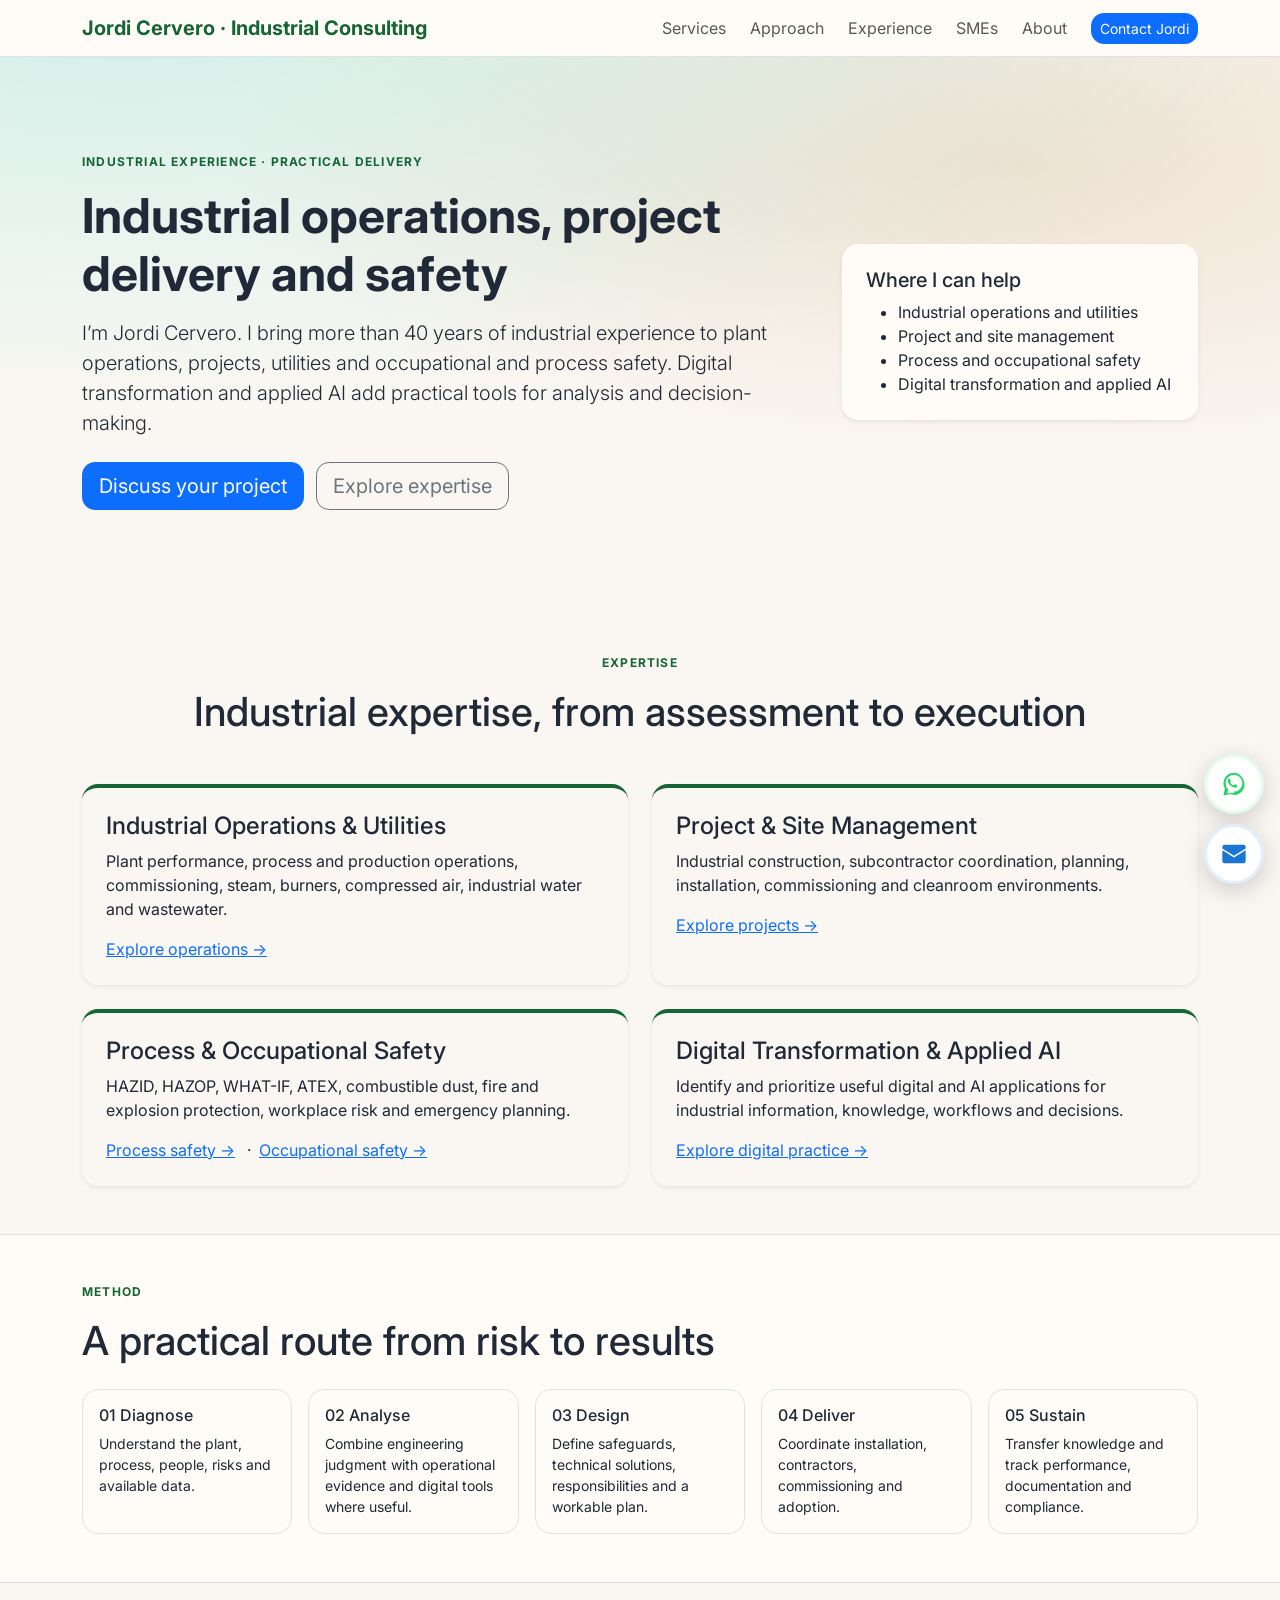
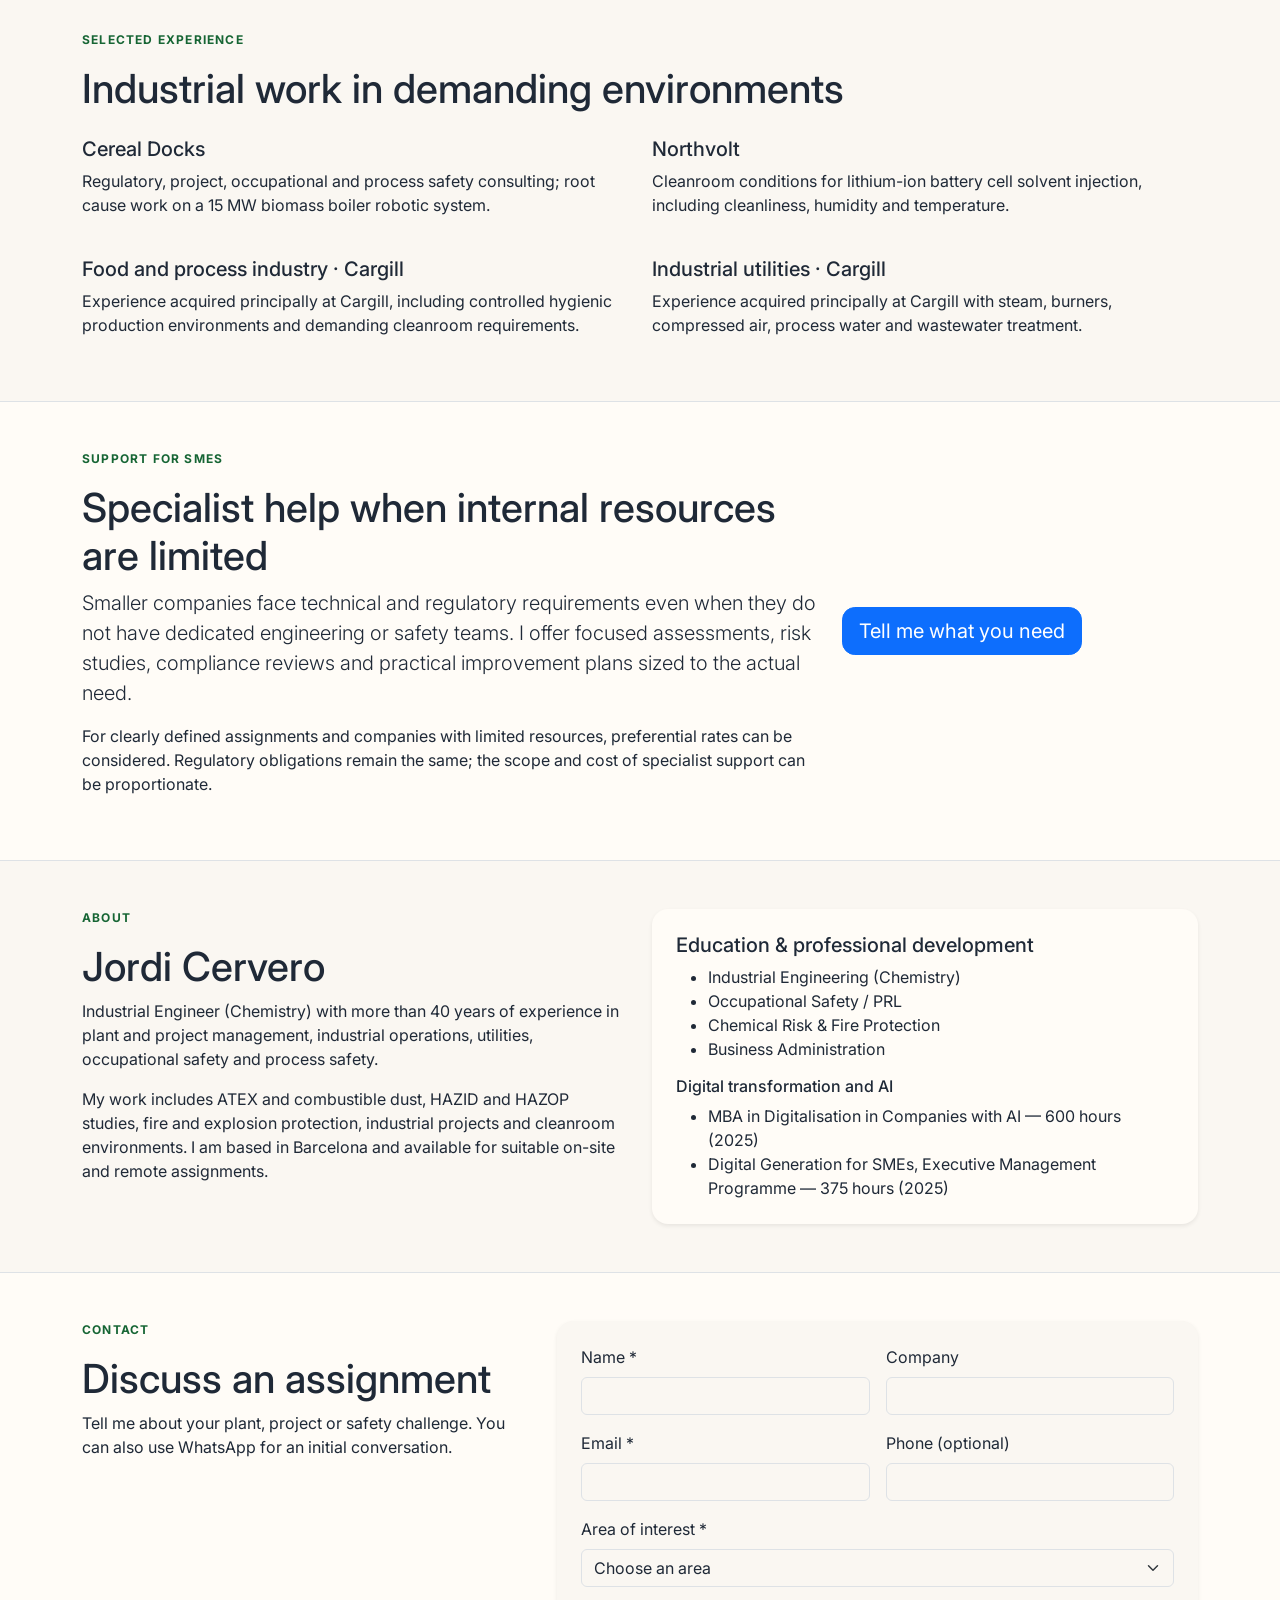
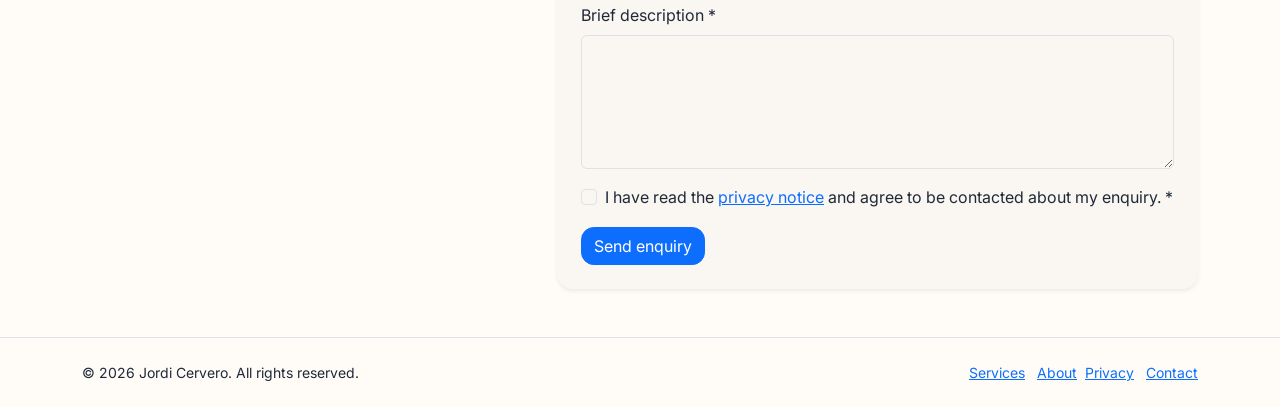
==== index.html @ 21bebb7c "1st commit" ====
<!DOCTYPE html>
<html lang="en">
  <head>
    <meta charset="utf-8" />
    <meta name="viewport" content="width=device-width, initial-scale=1" />
    <title>Jordi Cervero — Industrial Projects, Safety & Digital Transformation</title>
    <meta
      name="description"
      content="Senior consultant in industrial operations, occupational safety and process safety across Europe. Strategy, audits, risk analysis and implementation."
    />
    <meta
      property="og:title"
      content="Jordi Cervero Ruiz — Industrial Projects, Safety & Digital Transformation"
    />
    <meta
      property="og:description"
      content="Senior consultant in industrial operations, occupational safety and process safety across Europe."
    />
    <meta property="og:type" content="website" />
    <meta property="og:url" content="/" />
    <meta property="og:image" content="/assets/img/cover.jpg" />
    <meta name="theme-color" content="#166534" />

    <link rel="preconnect" href="https://fonts.googleapis.com" />
    <link rel="preconnect" href="https://fonts.gstatic.com" crossorigin />
    <link
      href="https://fonts.googleapis.com/css2?family=Inter:wght@400;500;600;700&display=swap"
      rel="stylesheet"
    />

    <link
      href="https://cdn.jsdelivr.net/npm/bootstrap@5.3.3/dist/css/bootstrap.min.css"
      rel="stylesheet"
      integrity="sha384-QWTKZyjpPEjISv5WaRU9OFeRpok6YctnYmDr5pNlyT2bRjXh0JMhjY6hW+ALEwIH"
      crossorigin="anonymous"
    />
    <!-- CSS del tema (modificado) -->
    <link rel="stylesheet" href="/assets/css/theme.css" />
  </head>

  <body>
    <a class="visually-hidden-focusable" href="#main">Skip to content</a>

    <header class="navbar navbar-expand-lg navbar-light bg-surface border-bottom sticky-top">
  <div class="container">
    <a class="navbar-brand fw-bold" href="/">Jordi Cervero · Industrial Consulting</a>
    <button class="navbar-toggler" type="button" data-bs-toggle="collapse" data-bs-target="#nav" aria-controls="nav" aria-expanded="false" aria-label="Toggle navigation"><span class="navbar-toggler-icon"></span></button>
    <nav class="collapse navbar-collapse" id="nav" aria-label="Primary">
      <ul class="navbar-nav ms-auto align-items-lg-center gap-lg-2">
        <li class="nav-item"><a class="nav-link" href="/index.html#services">Services</a></li>
        <li class="nav-item"><a class="nav-link" href="/index.html#approach">Approach</a></li>
        <li class="nav-item"><a class="nav-link" href="/index.html#experience">Experience</a></li>
        <li class="nav-item"><a class="nav-link" href="/index.html#smes">SMEs</a></li>
        <li class="nav-item"><a class="nav-link" href="/index.html#about">About</a></li>
        <li class="nav-item"><a class="btn btn-sm btn-primary ms-lg-2" href="/index.html#contact">Contact Jordi</a></li>
      </ul>
    </nav>
  </div>
</header>

    <main id="main">
      <section class="py-5 py-lg-6 position-relative hero">
        <div class="container position-relative"><div class="row align-items-center g-4">
          <div class="col-lg-8"><p class="section-kicker">Industrial experience · Practical delivery</p>
            <h1 class="display-5 fw-bold lh-tight mb-3">Industrial operations, project delivery and safety</h1>
            <p class="lead mb-4">I’m Jordi Cervero. I bring more than 40 years of industrial experience to plant operations, projects, utilities and occupational and process safety. Digital transformation and applied AI add practical tools for analysis and decision-making.</p>
            <a class="btn btn-primary btn-lg" href="#contact">Discuss your project</a>
            <a class="btn btn-outline-secondary btn-lg ms-2" href="#services">Explore expertise</a>
          </div><div class="col-lg-4"><div class="card shadow-sm border-0 bg-surface"><div class="card-body p-4"><h2 class="h5">Where I can help</h2><ul class="mb-0"><li>Industrial operations and utilities</li><li>Project and site management</li><li>Process and occupational safety</li><li>Digital transformation and applied AI</li></ul></div></div></div>
        </div></div>
      </section>
      <section id="services" class="py-5"><div class="container"><div class="text-center mb-5"><p class="section-kicker">Expertise</p><h2 class="h1">Industrial expertise, from assessment to execution</h2></div><div class="row g-4">
        <div class="col-md-6"><article class="card service-card h-100 shadow-sm border-0"><div class="card-body p-4"><h3 class="h4">Industrial Operations &amp; Utilities</h3><p>Plant performance, process and production operations, commissioning, steam, burners, compressed air, industrial water and wastewater.</p><a href="/operations.html">Explore operations →</a></div></article></div>
        <div class="col-md-6"><article class="card service-card h-100 shadow-sm border-0"><div class="card-body p-4"><h3 class="h4">Project &amp; Site Management</h3><p>Industrial construction, subcontractor coordination, planning, installation, commissioning and cleanroom environments.</p><a href="/project-site-management.html">Explore projects →</a></div></article></div>
        <div class="col-md-6"><article class="card service-card h-100 shadow-sm border-0"><div class="card-body p-4"><h3 class="h4">Process &amp; Occupational Safety</h3><p>HAZID, HAZOP, WHAT-IF, ATEX, combustible dust, fire and explosion protection, workplace risk and emergency planning.</p><a href="/process-safety.html">Process safety →</a> <span class="mx-2">·</span><a href="/occupational-safety.html">Occupational safety →</a></div></article></div>
        <div class="col-md-6"><article class="card service-card h-100 shadow-sm border-0"><div class="card-body p-4"><h3 class="h4">Digital Transformation &amp; Applied AI</h3><p>Identify and prioritize useful digital and AI applications for industrial information, knowledge, workflows and decisions.</p><a href="/digital-transformation.html">Explore digital practice →</a></div></article></div>
      </div></div></section>
      <section id="approach" class="py-5 bg-surface border-top border-bottom"><div class="container"><p class="section-kicker">Method</p><h2 class="h1 mb-4">A practical route from risk to results</h2><div class="row g-3">
        <div class="col-md"><div class="p-3 border rounded-4 h-100"><h3 class="h6">01 Diagnose</h3><p class="small mb-0">Understand the plant, process, people, risks and available data.</p></div></div>
        <div class="col-md"><div class="p-3 border rounded-4 h-100"><h3 class="h6">02 Analyse</h3><p class="small mb-0">Combine engineering judgment with operational evidence and digital tools where useful.</p></div></div>
        <div class="col-md"><div class="p-3 border rounded-4 h-100"><h3 class="h6">03 Design</h3><p class="small mb-0">Define safeguards, technical solutions, responsibilities and a workable plan.</p></div></div>
        <div class="col-md"><div class="p-3 border rounded-4 h-100"><h3 class="h6">04 Deliver</h3><p class="small mb-0">Coordinate installation, contractors, commissioning and adoption.</p></div></div>
        <div class="col-md"><div class="p-3 border rounded-4 h-100"><h3 class="h6">05 Sustain</h3><p class="small mb-0">Transfer knowledge and track performance, documentation and compliance.</p></div></div>
      </div></div></section>
      <section id="experience" class="py-5"><div class="container"><p class="section-kicker">Selected experience</p><h2 class="h1 mb-4">Industrial work in demanding environments</h2><div class="row g-4">
        <div class="col-md-6"><h3 class="h5">Cereal Docks</h3><p>Regulatory, project, occupational and process safety consulting; root cause work on a 15 MW biomass boiler robotic system.</p></div>
        <div class="col-md-6"><h3 class="h5">Northvolt</h3><p>Cleanroom conditions for lithium-ion battery cell solvent injection, including cleanliness, humidity and temperature.</p></div>
        <div class="col-md-6"><h3 class="h5">Food and process industry · Cargill</h3><p>Experience acquired principally at Cargill, including controlled hygienic production environments and demanding cleanroom requirements.</p></div>
        <div class="col-md-6"><h3 class="h5">Industrial utilities · Cargill</h3><p>Experience acquired principally at Cargill with steam, burners, compressed air, process water and wastewater treatment.</p></div>
      </div></div></section>
      <section id="smes" class="py-5 bg-surface border-top border-bottom"><div class="container"><div class="row g-4 align-items-center"><div class="col-lg-8"><p class="section-kicker">Support for SMEs</p><h2 class="h1">Specialist help when internal resources are limited</h2><p class="lead">Smaller companies face technical and regulatory requirements even when they do not have dedicated engineering or safety teams. I offer focused assessments, risk studies, compliance reviews and practical improvement plans sized to the actual need.</p><p>For clearly defined assignments and companies with limited resources, preferential rates can be considered. Regulatory obligations remain the same; the scope and cost of specialist support can be proportionate.</p></div><div class="col-lg-4"><a class="btn btn-primary btn-lg" href="#contact">Tell me what you need</a></div></div></div></section>
      <section id="about" class="py-5"><div class="container"><div class="row g-4"><div class="col-lg-6"><p class="section-kicker">About</p><h2 class="h1">Jordi Cervero</h2><p>Industrial Engineer (Chemistry) with more than 40 years of experience in plant and project management, industrial operations, utilities, occupational safety and process safety.</p><p>My work includes ATEX and combustible dust, HAZID and HAZOP studies, fire and explosion protection, industrial projects and cleanroom environments. I am based in Barcelona and available for suitable on-site and remote assignments.</p></div><div class="col-lg-6"><div class="card bg-surface border-0 shadow-sm"><div class="card-body p-4"><h3 class="h5">Education &amp; professional development</h3><ul><li>Industrial Engineering (Chemistry)</li><li>Occupational Safety / PRL</li><li>Chemical Risk &amp; Fire Protection</li><li>Business Administration</li></ul><h4 class="h6">Digital transformation and AI</h4><ul class="mb-0"><li>MBA in Digitalisation in Companies with AI — 600 hours (2025)</li><li>Digital Generation for SMEs, Executive Management Programme — 375 hours (2025)</li></ul></div></div></div></div></div></section>
      <section id="contact" class="py-5 bg-surface border-top"><div class="container"><div class="row g-4"><div class="col-lg-5"><p class="section-kicker">Contact</p><h2 class="h1">Discuss an assignment</h2><p>Tell me about your plant, project or safety challenge. You can also use WhatsApp for an initial conversation.</p></div><div class="col-lg-7"><form id="contact-form" name="contacto" action="/thanks.html" method="POST" data-netlify="true" netlify-honeypot="bot-field" class="card border-0 shadow-sm p-4">
        <input type="hidden" name="form-name" value="contacto">
        <div class="row g-3"><div class="col-md-6"><label class="form-label" for="name">Name *</label><input class="form-control" id="name" name="name" required maxlength="120" autocomplete="name"></div><div class="col-md-6"><label class="form-label" for="company">Company</label><input class="form-control" id="company" name="company" maxlength="150" autocomplete="organization"></div>
        <div class="col-md-6"><label class="form-label" for="email">Email *</label><input class="form-control" id="email" name="email" type="email" required maxlength="254" autocomplete="email"></div><div class="col-md-6"><label class="form-label" for="phone">Phone (optional)</label><input class="form-control" id="phone" name="phone" type="tel" maxlength="40" autocomplete="tel"></div>
        <div class="col-12"><label class="form-label" for="area">Area of interest *</label><select class="form-select" id="area" name="area" required><option value="">Choose an area</option><option>Industrial operations and utilities</option><option>Project and site management</option><option>Process safety</option><option>Occupational safety</option><option>Digital transformation and AI</option><option>SME regulatory support</option><option>Other</option></select></div>
        <div class="col-12"><label class="form-label" for="message">Brief description *</label><textarea class="form-control" id="message" name="message" rows="5" required minlength="15" maxlength="5000"></textarea></div>
        <div class="honeypot" aria-hidden="true"><label for="bot-field">Leave this blank</label><input id="bot-field" name="bot-field" type="text" tabindex="-1" autocomplete="off"></div>
        <div class="col-12"><div class="form-check"><input class="form-check-input" id="privacy" type="checkbox" required><label class="form-check-label" for="privacy">I have read the <a href="/privacy.html" target="_blank" rel="noopener">privacy notice</a> and agree to be contacted about my enquiry. *</label></div></div>
        <div class="col-12"><button class="btn btn-primary" type="submit">Send enquiry</button></div></div>
      </form></div></div></div></section>
    </main>

    <footer class="py-4 border-top bg-surface">
      <div
        class="container d-flex flex-column flex-md-row align-items-center justify-content-between gap-3"
      >
        <p class="mb-0 small">
          © <span id="year"></span> Jordi Cervero. All rights reserved.
        </p>
        <nav aria-label="Footer">
          <ul class="list-inline mb-0 small">
            <li class="list-inline-item"><a href="#services">Services</a></li>
            <li class="list-inline-item"><a href="#about">About</a></li><li class="list-inline-item"><a href="/privacy.html">Privacy</a></li>
            <li class="list-inline-item">
              <a href="#contact">Contact</a>
            </li>
          </ul>
        </nav>
      </div>
    </footer>

    <!-- === Barra flotante: WhatsApp and contact form === -->
    <nav class="contact-stack" aria-label="Quick contact actions">
      
      <a
        class="stack-btn whatsapp"
        href="https://wa.me/34617213955"
        target="_blank"
        rel="noopener"
        aria-label="Abrir WhatsApp"
        title="WhatsApp"
      >
        
        <svg
          xmlns="http://www.w3.org/2000/svg"
          viewBox="0 0 32 32"
          aria-hidden="true"
        >
          <path
            fill="#25D366"
            d="M19.11 17.2c-.27-.14-1.58-.78-1.82-.86-.24-.09-.42-.14-.6.14-.18.27-.69.86-.85 1.03-.16.18-.31.2-.58.07-.27-.14-1.13-.42-2.15-1.34-.79-.7-1.32-1.56-1.48-1.82-.16-.27-.02-.42.12-.56.12-.12.27-.31.4-.47.14-.16.18-.27.27-.45.09-.18.05-.34-.02-.47-.07-.14-.6-1.45-.82-1.98-.22-.53-.45-.45-.6-.45h-.51c-.18 0-.47.07-.72.34-.24.27-.94.92-.94 2.25s.96 2.61 1.09 2.79c.14.18 1.89 2.89 4.6 4.05.64.28 1.14.45 1.53.58.64.2 1.22.17 1.68.1.51-.08 1.58-.65 1.8-1.29.22-.64.22-1.19.15-1.29-.07-.09-.24-.16-.51-.29z"
          />
          <path
            fill="#25D366"
            d="M16 3C9.37 3 4 8.37 4 15c0 2.15.57 4.17 1.57 5.93L4 29l8.27-1.52C14.02 28.43 15 28.5 16 28.5 22.63 28.5 28 23.13 28 16.5S22.63 3 16 3zm0 23.5c-.9 0-1.78-.12-2.6-.36l-.19-.06-4.86.89.93-4.75-.1-.2A9.47 9.47 0 0 1 6.5 15c0-5.23 4.27-9.5 9.5-9.5s9.5 4.27 9.5 9.5-4.27 9.5-9.5 9.5z"
          />
        </svg>
      </a>

      
      <a
        class="stack-btn email"
        href="#contact"
        aria-label="Open contact form"
        title="Contact form"
      >
        
        <svg
          xmlns="http://www.w3.org/2000/svg"
          viewBox="0 0 24 24"
          aria-hidden="true"
        >
          <path
            fill="#1976D2"
            d="M20 4H4a2 2 0 0 0-2 2v1.2l10 6.25L22 7.2V6a2 2 0 0 0-2-2z"
          />
          <path
            fill="#1976D2"
            d="M22 8.8l-9.35 5.83a1 1 0 0 1-1.3 0L2 8.8V18a2 2 0 0 0 2 2h16a2 2 0 0 0 2-2V8.8z"
          />
        </svg>
      </a>
    </nav>

    <!-- Bootstrap & site scripts -->
    <script
      src="https://cdn.jsdelivr.net/npm/bootstrap@5.3.3/dist/js/bootstrap.bundle.min.js"
      integrity="sha384-YvpcrYf0tY3lHB60NNkmXc5s9fDVZLESaAA55NDzOxhy9GkcIdslK1eN7N6jIeHz"
      crossorigin="anonymous"
    ></script>
    <script src="/assets/js/main.js"></script>
  </body>
</html>
---- assets/css/theme.css ----
:root {
  --color-primary: #166534;
  --color-secondary: #d4a373;
  --color-accent: #2dd4bf;
  --color-text: #1f2937;
  --color-bg: #faf7f2;
  --color-surface: #fffcf7;
  --color-border-muted: #e7e2da;

  /* Bootstrap quick overrides */
  --bs-primary: #166534;
  --bs-secondary: #d4a373;
  --bs-success: #2dd4bf;
  --bs-body-bg: #faf7f2;
  --bs-body-color: #1f2937;
  --bs-link-color: var(--bs-primary);
  --bs-link-hover-color: #0f4a23;

  /* Tamaño responsivo para los botones flotantes */
  --stack-size: clamp(44px, 5.5vw, 60px);
  --stack-gap: 10px;
  --stack-pad: 10px;
  --stack-shadow: 0 6px 24px rgba(0, 0, 0, 0.18);
  --stack-z: 1080;
}

html {
  scroll-behavior: smooth;
}
body {
  font-family: 'Inter', system-ui, -apple-system, 'Segoe UI', Roboto,
    'Helvetica Neue', Arial, 'Noto Sans';
}

.bg-surface {
  background-color: var(--color-surface) !important;
}
.bg-gradient-primary {
  background: linear-gradient(135deg, #166534, #2dd4bf);
}
.text-white a {
  color: #fff;
}

.hero {
  background: radial-gradient(
      1200px 400px at 10% -10%,
      rgba(45, 212, 191, 0.2),
      transparent
    ),
    radial-gradient(
      800px 300px at 80% 20%,
      rgba(212, 163, 115, 0.25),
      transparent
    );
}
.hero-shape {
  position: absolute;
  inset: 0;
  pointer-events: none;
  background: url('data:image/svg+xml;utf8,<svg xmlns="http://www.w3.org/2000/svg" width="1200" height="400" viewBox="0 0 1200 400"><defs><linearGradient id="g" x1="0" y1="0" x2="1" y2="1"><stop offset="0%" stop-color="%23166534" stop-opacity="0.08"/><stop offset="100%" stop-color="%232DD4BF" stop-opacity="0.06"/></linearGradient></defs><rect width="1200" height="400" fill="url(%23g)" rx="24"/></svg>')
    center/cover no-repeat;
  opacity: 0.6;
}

.hero-sub {
  background-color: var(--color-bg);
}

.navbar-brand {
  color: var(--color-primary);
}
.navbar-brand:hover {
  color: #0f4a23;
}

.card {
  border-radius: 1rem;
}
.btn {
  border-radius: 0.8rem;
}

/* ===========================
   Floating Contact Stack (NEW)
   =========================== */
.contact-stack {
  position: fixed;
  right: 16px;
  bottom: 16px;
  display: grid;
  grid-auto-rows: var(--stack-size);
  gap: var(--stack-gap);
  z-index: var(--stack-z);
}

.contact-stack .stack-btn {
  width: var(--stack-size);
  height: var(--stack-size);
  border: 0;
  border-radius: 50%;
  display: inline-flex;
  align-items: center;
  justify-content: center;
  padding: var(--stack-pad);
  background: #ffffff;
  box-shadow: var(--stack-shadow);
  cursor: pointer;
  transition: transform 0.12s ease, box-shadow 0.12s ease, opacity 0.2s ease;
}
.contact-stack .stack-btn:hover,
.contact-stack .stack-btn:focus-visible {
  transform: translateY(-1px) scale(1.03);
  box-shadow: 0 10px 28px rgba(0, 0, 0, 0.22);
  outline: none;
}
.contact-stack .stack-btn svg,
.contact-stack .stack-btn img {
  width: 70%;
  height: 70%;
  display: block;
}

/* Aros de color sutil para cada acción */
.stack-btn.whatsapp {
  box-shadow: var(--stack-shadow), 0 0 0 3px rgba(37, 211, 102, 0.12) inset;
}
.stack-btn.email {
  box-shadow: var(--stack-shadow), 0 0 0 3px rgba(25, 118, 210, 0.12) inset;
}

/* Focus styles for accessibility */
:focus-visible {
  outline: 3px solid var(--color-accent);
  outline-offset: 2px;
}

/* Utilities */
.py-lg-6 {
  padding-top: 6rem !important;
  padding-bottom: 6rem !important;
}



.service-card { border-top: 4px solid var(--color-primary) !important; }
.section-kicker { color: var(--color-primary); font-weight: 700; text-transform: uppercase; letter-spacing: .1em; font-size: .75rem; }
.form-status { min-height: 1.5em; }

.honeypot { position: absolute; width: 1px; height: 1px; overflow: hidden; clip: rect(0 0 0 0); white-space: nowrap; }
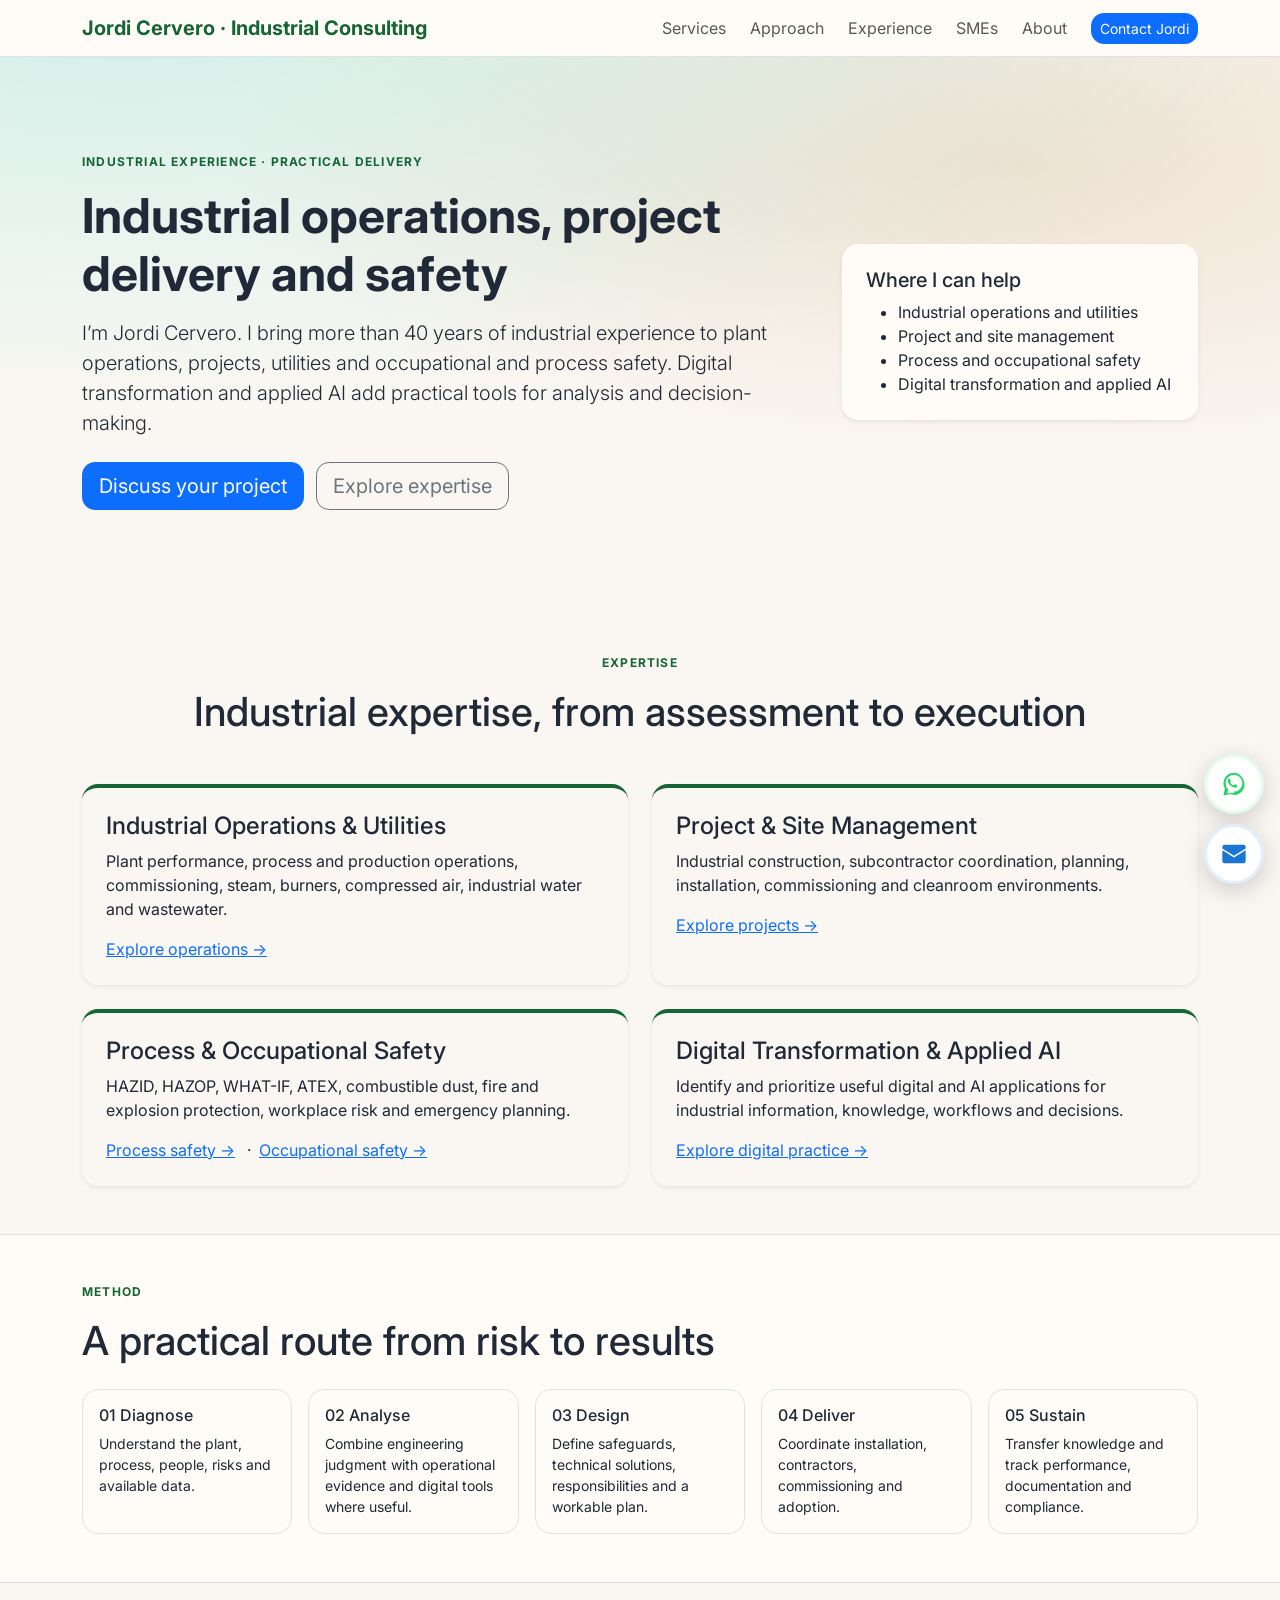
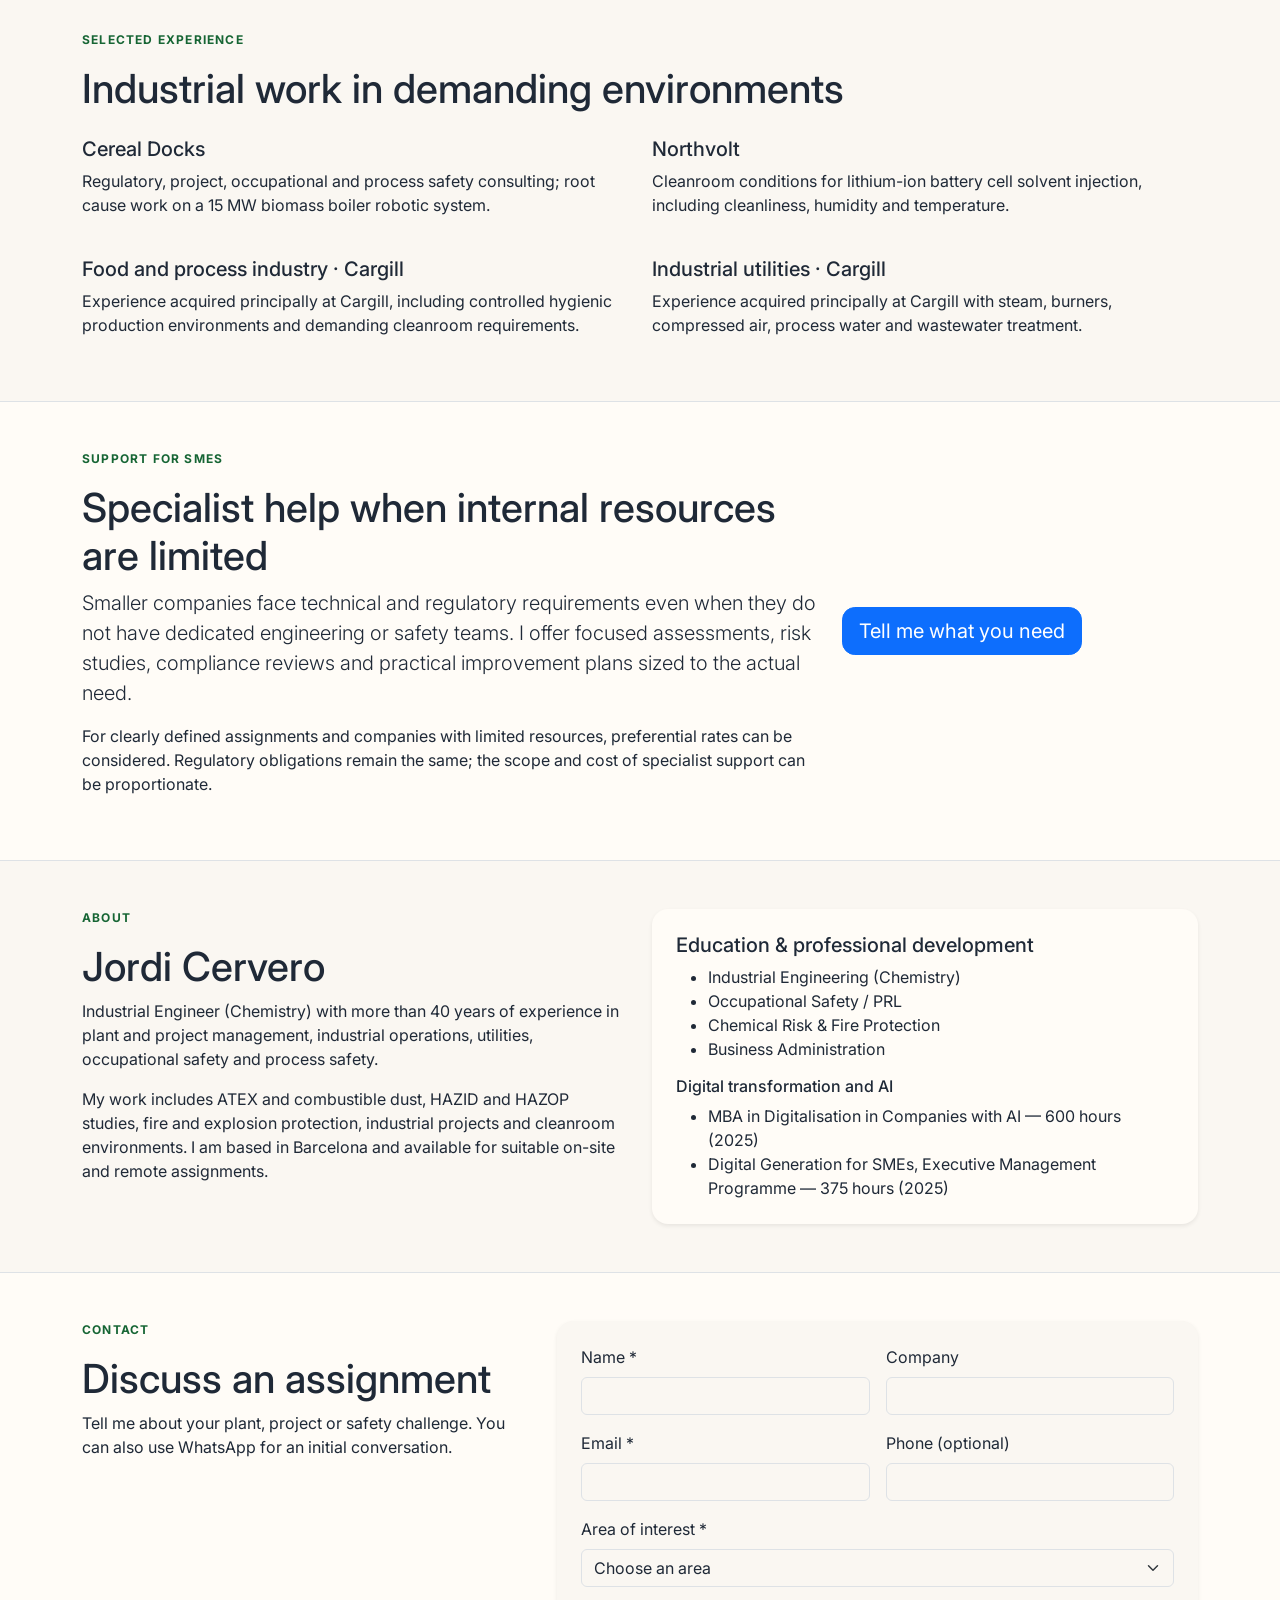
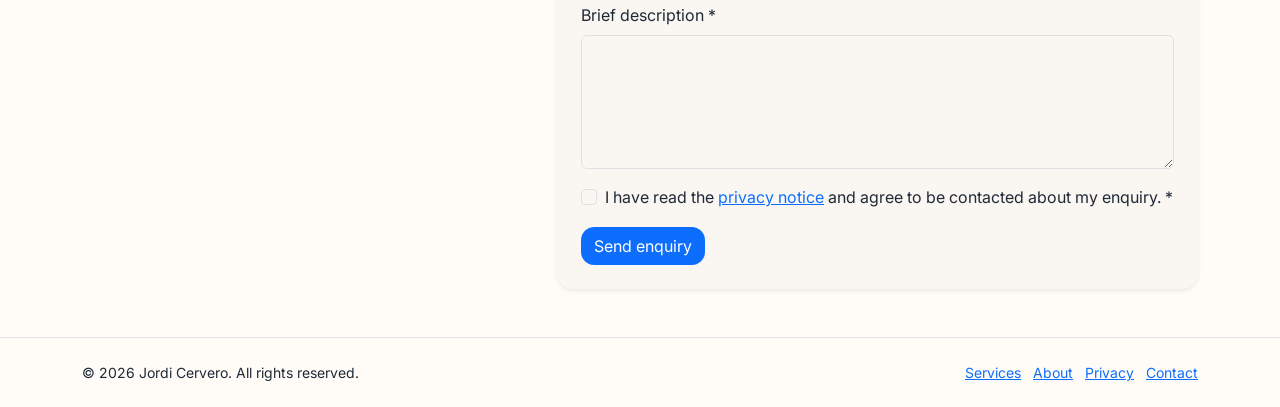
==== commit 682d4f09: "delte thanks.html" ====
--- a/index.html
+++ b/index.html
@@ -1,9 +1,11 @@
-<!DOCTYPE html>
+<!doctype html>
 <html lang="en">
   <head>
     <meta charset="utf-8" />
     <meta name="viewport" content="width=device-width, initial-scale=1" />
-    <title>Jordi Cervero — Industrial Projects, Safety & Digital Transformation</title>
+    <title>
+      Jordi Cervero — Industrial Projects, Safety & Digital Transformation
+    </title>
     <meta
       name="description"
       content="Senior consultant in industrial operations, occupational safety and process safety across Europe. Strategy, audits, risk analysis and implementation."
@@ -41,65 +43,456 @@
   <body>
     <a class="visually-hidden-focusable" href="#main">Skip to content</a>
 
-    <header class="navbar navbar-expand-lg navbar-light bg-surface border-bottom sticky-top">
-  <div class="container">
-    <a class="navbar-brand fw-bold" href="/">Jordi Cervero · Industrial Consulting</a>
-    <button class="navbar-toggler" type="button" data-bs-toggle="collapse" data-bs-target="#nav" aria-controls="nav" aria-expanded="false" aria-label="Toggle navigation"><span class="navbar-toggler-icon"></span></button>
-    <nav class="collapse navbar-collapse" id="nav" aria-label="Primary">
-      <ul class="navbar-nav ms-auto align-items-lg-center gap-lg-2">
-        <li class="nav-item"><a class="nav-link" href="/index.html#services">Services</a></li>
-        <li class="nav-item"><a class="nav-link" href="/index.html#approach">Approach</a></li>
-        <li class="nav-item"><a class="nav-link" href="/index.html#experience">Experience</a></li>
-        <li class="nav-item"><a class="nav-link" href="/index.html#smes">SMEs</a></li>
-        <li class="nav-item"><a class="nav-link" href="/index.html#about">About</a></li>
-        <li class="nav-item"><a class="btn btn-sm btn-primary ms-lg-2" href="/index.html#contact">Contact Jordi</a></li>
-      </ul>
-    </nav>
-  </div>
-</header>
+    <header
+      class="navbar navbar-expand-lg navbar-light bg-surface border-bottom sticky-top"
+    >
+      <div class="container">
+        <a class="navbar-brand fw-bold" href="/"
+          >Jordi Cervero · Industrial Consulting</a
+        >
+        <button
+          class="navbar-toggler"
+          type="button"
+          data-bs-toggle="collapse"
+          data-bs-target="#nav"
+          aria-controls="nav"
+          aria-expanded="false"
+          aria-label="Toggle navigation"
+        >
+          <span class="navbar-toggler-icon"></span>
+        </button>
+        <nav class="collapse navbar-collapse" id="nav" aria-label="Primary">
+          <ul class="navbar-nav ms-auto align-items-lg-center gap-lg-2">
+            <li class="nav-item">
+              <a class="nav-link" href="/index.html#services">Services</a>
+            </li>
+            <li class="nav-item">
+              <a class="nav-link" href="/index.html#approach">Approach</a>
+            </li>
+            <li class="nav-item">
+              <a class="nav-link" href="/index.html#experience">Experience</a>
+            </li>
+            <li class="nav-item">
+              <a class="nav-link" href="/index.html#smes">SMEs</a>
+            </li>
+            <li class="nav-item">
+              <a class="nav-link" href="/index.html#about">About</a>
+            </li>
+            <li class="nav-item">
+              <a
+                class="btn btn-sm btn-primary ms-lg-2"
+                href="/index.html#contact"
+                >Contact Jordi</a
+              >
+            </li>
+          </ul>
+        </nav>
+      </div>
+    </header>
 
     <main id="main">
       <section class="py-5 py-lg-6 position-relative hero">
-        <div class="container position-relative"><div class="row align-items-center g-4">
-          <div class="col-lg-8"><p class="section-kicker">Industrial experience · Practical delivery</p>
-            <h1 class="display-5 fw-bold lh-tight mb-3">Industrial operations, project delivery and safety</h1>
-            <p class="lead mb-4">I’m Jordi Cervero. I bring more than 40 years of industrial experience to plant operations, projects, utilities and occupational and process safety. Digital transformation and applied AI add practical tools for analysis and decision-making.</p>
-            <a class="btn btn-primary btn-lg" href="#contact">Discuss your project</a>
-            <a class="btn btn-outline-secondary btn-lg ms-2" href="#services">Explore expertise</a>
-          </div><div class="col-lg-4"><div class="card shadow-sm border-0 bg-surface"><div class="card-body p-4"><h2 class="h5">Where I can help</h2><ul class="mb-0"><li>Industrial operations and utilities</li><li>Project and site management</li><li>Process and occupational safety</li><li>Digital transformation and applied AI</li></ul></div></div></div>
-        </div></div>
-      </section>
-      <section id="services" class="py-5"><div class="container"><div class="text-center mb-5"><p class="section-kicker">Expertise</p><h2 class="h1">Industrial expertise, from assessment to execution</h2></div><div class="row g-4">
-        <div class="col-md-6"><article class="card service-card h-100 shadow-sm border-0"><div class="card-body p-4"><h3 class="h4">Industrial Operations &amp; Utilities</h3><p>Plant performance, process and production operations, commissioning, steam, burners, compressed air, industrial water and wastewater.</p><a href="/operations.html">Explore operations →</a></div></article></div>
-        <div class="col-md-6"><article class="card service-card h-100 shadow-sm border-0"><div class="card-body p-4"><h3 class="h4">Project &amp; Site Management</h3><p>Industrial construction, subcontractor coordination, planning, installation, commissioning and cleanroom environments.</p><a href="/project-site-management.html">Explore projects →</a></div></article></div>
-        <div class="col-md-6"><article class="card service-card h-100 shadow-sm border-0"><div class="card-body p-4"><h3 class="h4">Process &amp; Occupational Safety</h3><p>HAZID, HAZOP, WHAT-IF, ATEX, combustible dust, fire and explosion protection, workplace risk and emergency planning.</p><a href="/process-safety.html">Process safety →</a> <span class="mx-2">·</span><a href="/occupational-safety.html">Occupational safety →</a></div></article></div>
-        <div class="col-md-6"><article class="card service-card h-100 shadow-sm border-0"><div class="card-body p-4"><h3 class="h4">Digital Transformation &amp; Applied AI</h3><p>Identify and prioritize useful digital and AI applications for industrial information, knowledge, workflows and decisions.</p><a href="/digital-transformation.html">Explore digital practice →</a></div></article></div>
-      </div></div></section>
-      <section id="approach" class="py-5 bg-surface border-top border-bottom"><div class="container"><p class="section-kicker">Method</p><h2 class="h1 mb-4">A practical route from risk to results</h2><div class="row g-3">
-        <div class="col-md"><div class="p-3 border rounded-4 h-100"><h3 class="h6">01 Diagnose</h3><p class="small mb-0">Understand the plant, process, people, risks and available data.</p></div></div>
-        <div class="col-md"><div class="p-3 border rounded-4 h-100"><h3 class="h6">02 Analyse</h3><p class="small mb-0">Combine engineering judgment with operational evidence and digital tools where useful.</p></div></div>
-        <div class="col-md"><div class="p-3 border rounded-4 h-100"><h3 class="h6">03 Design</h3><p class="small mb-0">Define safeguards, technical solutions, responsibilities and a workable plan.</p></div></div>
-        <div class="col-md"><div class="p-3 border rounded-4 h-100"><h3 class="h6">04 Deliver</h3><p class="small mb-0">Coordinate installation, contractors, commissioning and adoption.</p></div></div>
-        <div class="col-md"><div class="p-3 border rounded-4 h-100"><h3 class="h6">05 Sustain</h3><p class="small mb-0">Transfer knowledge and track performance, documentation and compliance.</p></div></div>
-      </div></div></section>
-      <section id="experience" class="py-5"><div class="container"><p class="section-kicker">Selected experience</p><h2 class="h1 mb-4">Industrial work in demanding environments</h2><div class="row g-4">
-        <div class="col-md-6"><h3 class="h5">Cereal Docks</h3><p>Regulatory, project, occupational and process safety consulting; root cause work on a 15 MW biomass boiler robotic system.</p></div>
-        <div class="col-md-6"><h3 class="h5">Northvolt</h3><p>Cleanroom conditions for lithium-ion battery cell solvent injection, including cleanliness, humidity and temperature.</p></div>
-        <div class="col-md-6"><h3 class="h5">Food and process industry · Cargill</h3><p>Experience acquired principally at Cargill, including controlled hygienic production environments and demanding cleanroom requirements.</p></div>
-        <div class="col-md-6"><h3 class="h5">Industrial utilities · Cargill</h3><p>Experience acquired principally at Cargill with steam, burners, compressed air, process water and wastewater treatment.</p></div>
-      </div></div></section>
-      <section id="smes" class="py-5 bg-surface border-top border-bottom"><div class="container"><div class="row g-4 align-items-center"><div class="col-lg-8"><p class="section-kicker">Support for SMEs</p><h2 class="h1">Specialist help when internal resources are limited</h2><p class="lead">Smaller companies face technical and regulatory requirements even when they do not have dedicated engineering or safety teams. I offer focused assessments, risk studies, compliance reviews and practical improvement plans sized to the actual need.</p><p>For clearly defined assignments and companies with limited resources, preferential rates can be considered. Regulatory obligations remain the same; the scope and cost of specialist support can be proportionate.</p></div><div class="col-lg-4"><a class="btn btn-primary btn-lg" href="#contact">Tell me what you need</a></div></div></div></section>
-      <section id="about" class="py-5"><div class="container"><div class="row g-4"><div class="col-lg-6"><p class="section-kicker">About</p><h2 class="h1">Jordi Cervero</h2><p>Industrial Engineer (Chemistry) with more than 40 years of experience in plant and project management, industrial operations, utilities, occupational safety and process safety.</p><p>My work includes ATEX and combustible dust, HAZID and HAZOP studies, fire and explosion protection, industrial projects and cleanroom environments. I am based in Barcelona and available for suitable on-site and remote assignments.</p></div><div class="col-lg-6"><div class="card bg-surface border-0 shadow-sm"><div class="card-body p-4"><h3 class="h5">Education &amp; professional development</h3><ul><li>Industrial Engineering (Chemistry)</li><li>Occupational Safety / PRL</li><li>Chemical Risk &amp; Fire Protection</li><li>Business Administration</li></ul><h4 class="h6">Digital transformation and AI</h4><ul class="mb-0"><li>MBA in Digitalisation in Companies with AI — 600 hours (2025)</li><li>Digital Generation for SMEs, Executive Management Programme — 375 hours (2025)</li></ul></div></div></div></div></div></section>
-      <section id="contact" class="py-5 bg-surface border-top"><div class="container"><div class="row g-4"><div class="col-lg-5"><p class="section-kicker">Contact</p><h2 class="h1">Discuss an assignment</h2><p>Tell me about your plant, project or safety challenge. You can also use WhatsApp for an initial conversation.</p></div><div class="col-lg-7"><form id="contact-form" name="contacto" action="/thanks.html" method="POST" data-netlify="true" netlify-honeypot="bot-field" class="card border-0 shadow-sm p-4">
-        <input type="hidden" name="form-name" value="contacto">
-        <div class="row g-3"><div class="col-md-6"><label class="form-label" for="name">Name *</label><input class="form-control" id="name" name="name" required maxlength="120" autocomplete="name"></div><div class="col-md-6"><label class="form-label" for="company">Company</label><input class="form-control" id="company" name="company" maxlength="150" autocomplete="organization"></div>
-        <div class="col-md-6"><label class="form-label" for="email">Email *</label><input class="form-control" id="email" name="email" type="email" required maxlength="254" autocomplete="email"></div><div class="col-md-6"><label class="form-label" for="phone">Phone (optional)</label><input class="form-control" id="phone" name="phone" type="tel" maxlength="40" autocomplete="tel"></div>
-        <div class="col-12"><label class="form-label" for="area">Area of interest *</label><select class="form-select" id="area" name="area" required><option value="">Choose an area</option><option>Industrial operations and utilities</option><option>Project and site management</option><option>Process safety</option><option>Occupational safety</option><option>Digital transformation and AI</option><option>SME regulatory support</option><option>Other</option></select></div>
-        <div class="col-12"><label class="form-label" for="message">Brief description *</label><textarea class="form-control" id="message" name="message" rows="5" required minlength="15" maxlength="5000"></textarea></div>
-        <div class="honeypot" aria-hidden="true"><label for="bot-field">Leave this blank</label><input id="bot-field" name="bot-field" type="text" tabindex="-1" autocomplete="off"></div>
-        <div class="col-12"><div class="form-check"><input class="form-check-input" id="privacy" type="checkbox" required><label class="form-check-label" for="privacy">I have read the <a href="/privacy.html" target="_blank" rel="noopener">privacy notice</a> and agree to be contacted about my enquiry. *</label></div></div>
-        <div class="col-12"><button class="btn btn-primary" type="submit">Send enquiry</button></div></div>
-      </form></div></div></div></section>
+        <div class="container position-relative">
+          <div class="row align-items-center g-4">
+            <div class="col-lg-8">
+              <p class="section-kicker">
+                Industrial experience · Practical delivery
+              </p>
+              <h1 class="display-5 fw-bold lh-tight mb-3">
+                Industrial operations, project delivery and safety
+              </h1>
+              <p class="lead mb-4">
+                I’m Jordi Cervero. I bring more than 40 years of industrial
+                experience to plant operations, projects, utilities and
+                occupational and process safety. Digital transformation and
+                applied AI add practical tools for analysis and decision-making.
+              </p>
+              <a class="btn btn-primary btn-lg" href="#contact"
+                >Discuss your project</a
+              >
+              <a class="btn btn-outline-secondary btn-lg ms-2" href="#services"
+                >Explore expertise</a
+              >
+            </div>
+            <div class="col-lg-4">
+              <div class="card shadow-sm border-0 bg-surface">
+                <div class="card-body p-4">
+                  <h2 class="h5">Where I can help</h2>
+                  <ul class="mb-0">
+                    <li>Industrial operations and utilities</li>
+                    <li>Project and site management</li>
+                    <li>Process and occupational safety</li>
+                    <li>Digital transformation and applied AI</li>
+                  </ul>
+                </div>
+              </div>
+            </div>
+          </div>
+        </div>
+      </section>
+      <section id="services" class="py-5">
+        <div class="container">
+          <div class="text-center mb-5">
+            <p class="section-kicker">Expertise</p>
+            <h2 class="h1">
+              Industrial expertise, from assessment to execution
+            </h2>
+          </div>
+          <div class="row g-4">
+            <div class="col-md-6">
+              <article class="card service-card h-100 shadow-sm border-0">
+                <div class="card-body p-4">
+                  <h3 class="h4">Industrial Operations &amp; Utilities</h3>
+                  <p>
+                    Plant performance, process and production operations,
+                    commissioning, steam, burners, compressed air, industrial
+                    water and wastewater.
+                  </p>
+                  <a href="/operations.html">Explore operations →</a>
+                </div>
+              </article>
+            </div>
+            <div class="col-md-6">
+              <article class="card service-card h-100 shadow-sm border-0">
+                <div class="card-body p-4">
+                  <h3 class="h4">Project &amp; Site Management</h3>
+                  <p>
+                    Industrial construction, subcontractor coordination,
+                    planning, installation, commissioning and cleanroom
+                    environments.
+                  </p>
+                  <a href="/project-site-management.html">Explore projects →</a>
+                </div>
+              </article>
+            </div>
+            <div class="col-md-6">
+              <article class="card service-card h-100 shadow-sm border-0">
+                <div class="card-body p-4">
+                  <h3 class="h4">Process &amp; Occupational Safety</h3>
+                  <p>
+                    HAZID, HAZOP, WHAT-IF, ATEX, combustible dust, fire and
+                    explosion protection, workplace risk and emergency planning.
+                  </p>
+                  <a href="/process-safety.html">Process safety →</a>
+                  <span class="mx-2">·</span
+                  ><a href="/occupational-safety.html">Occupational safety →</a>
+                </div>
+              </article>
+            </div>
+            <div class="col-md-6">
+              <article class="card service-card h-100 shadow-sm border-0">
+                <div class="card-body p-4">
+                  <h3 class="h4">Digital Transformation &amp; Applied AI</h3>
+                  <p>
+                    Identify and prioritize useful digital and AI applications
+                    for industrial information, knowledge, workflows and
+                    decisions.
+                  </p>
+                  <a href="/digital-transformation.html"
+                    >Explore digital practice →</a
+                  >
+                </div>
+              </article>
+            </div>
+          </div>
+        </div>
+      </section>
+      <section id="approach" class="py-5 bg-surface border-top border-bottom">
+        <div class="container">
+          <p class="section-kicker">Method</p>
+          <h2 class="h1 mb-4">A practical route from risk to results</h2>
+          <div class="row g-3">
+            <div class="col-md">
+              <div class="p-3 border rounded-4 h-100">
+                <h3 class="h6">01 Diagnose</h3>
+                <p class="small mb-0">
+                  Understand the plant, process, people, risks and available
+                  data.
+                </p>
+              </div>
+            </div>
+            <div class="col-md">
+              <div class="p-3 border rounded-4 h-100">
+                <h3 class="h6">02 Analyse</h3>
+                <p class="small mb-0">
+                  Combine engineering judgment with operational evidence and
+                  digital tools where useful.
+                </p>
+              </div>
+            </div>
+            <div class="col-md">
+              <div class="p-3 border rounded-4 h-100">
+                <h3 class="h6">03 Design</h3>
+                <p class="small mb-0">
+                  Define safeguards, technical solutions, responsibilities and a
+                  workable plan.
+                </p>
+              </div>
+            </div>
+            <div class="col-md">
+              <div class="p-3 border rounded-4 h-100">
+                <h3 class="h6">04 Deliver</h3>
+                <p class="small mb-0">
+                  Coordinate installation, contractors, commissioning and
+                  adoption.
+                </p>
+              </div>
+            </div>
+            <div class="col-md">
+              <div class="p-3 border rounded-4 h-100">
+                <h3 class="h6">05 Sustain</h3>
+                <p class="small mb-0">
+                  Transfer knowledge and track performance, documentation and
+                  compliance.
+                </p>
+              </div>
+            </div>
+          </div>
+        </div>
+      </section>
+      <section id="experience" class="py-5">
+        <div class="container">
+          <p class="section-kicker">Selected experience</p>
+          <h2 class="h1 mb-4">Industrial work in demanding environments</h2>
+          <div class="row g-4">
+            <div class="col-md-6">
+              <h3 class="h5">Cereal Docks</h3>
+              <p>
+                Regulatory, project, occupational and process safety consulting;
+                root cause work on a 15 MW biomass boiler robotic system.
+              </p>
+            </div>
+            <div class="col-md-6">
+              <h3 class="h5">Northvolt</h3>
+              <p>
+                Cleanroom conditions for lithium-ion battery cell solvent
+                injection, including cleanliness, humidity and temperature.
+              </p>
+            </div>
+            <div class="col-md-6">
+              <h3 class="h5">Food and process industry · Cargill</h3>
+              <p>
+                Experience acquired principally at Cargill, including controlled
+                hygienic production environments and demanding cleanroom
+                requirements.
+              </p>
+            </div>
+            <div class="col-md-6">
+              <h3 class="h5">Industrial utilities · Cargill</h3>
+              <p>
+                Experience acquired principally at Cargill with steam, burners,
+                compressed air, process water and wastewater treatment.
+              </p>
+            </div>
+          </div>
+        </div>
+      </section>
+      <section id="smes" class="py-5 bg-surface border-top border-bottom">
+        <div class="container">
+          <div class="row g-4 align-items-center">
+            <div class="col-lg-8">
+              <p class="section-kicker">Support for SMEs</p>
+              <h2 class="h1">
+                Specialist help when internal resources are limited
+              </h2>
+              <p class="lead">
+                Smaller companies face technical and regulatory requirements
+                even when they do not have dedicated engineering or safety
+                teams. I offer focused assessments, risk studies, compliance
+                reviews and practical improvement plans sized to the actual
+                need.
+              </p>
+              <p>
+                For clearly defined assignments and companies with limited
+                resources, preferential rates can be considered. Regulatory
+                obligations remain the same; the scope and cost of specialist
+                support can be proportionate.
+              </p>
+            </div>
+            <div class="col-lg-4">
+              <a class="btn btn-primary btn-lg" href="#contact"
+                >Tell me what you need</a
+              >
+            </div>
+          </div>
+        </div>
+      </section>
+      <section id="about" class="py-5">
+        <div class="container">
+          <div class="row g-4">
+            <div class="col-lg-6">
+              <p class="section-kicker">About</p>
+              <h2 class="h1">Jordi Cervero</h2>
+              <p>
+                Industrial Engineer (Chemistry) with more than 40 years of
+                experience in plant and project management, industrial
+                operations, utilities, occupational safety and process safety.
+              </p>
+              <p>
+                My work includes ATEX and combustible dust, HAZID and HAZOP
+                studies, fire and explosion protection, industrial projects and
+                cleanroom environments. I am based in Barcelona and available
+                for suitable on-site and remote assignments.
+              </p>
+            </div>
+            <div class="col-lg-6">
+              <div class="card bg-surface border-0 shadow-sm">
+                <div class="card-body p-4">
+                  <h3 class="h5">Education &amp; professional development</h3>
+                  <ul>
+                    <li>Industrial Engineering (Chemistry)</li>
+                    <li>Occupational Safety / PRL</li>
+                    <li>Chemical Risk &amp; Fire Protection</li>
+                    <li>Business Administration</li>
+                  </ul>
+                  <h4 class="h6">Digital transformation and AI</h4>
+                  <ul class="mb-0">
+                    <li>
+                      MBA in Digitalisation in Companies with AI — 600 hours
+                      (2025)
+                    </li>
+                    <li>
+                      Digital Generation for SMEs, Executive Management
+                      Programme — 375 hours (2025)
+                    </li>
+                  </ul>
+                </div>
+              </div>
+            </div>
+          </div>
+        </div>
+      </section>
+      <section id="contact" class="py-5 bg-surface border-top">
+        <div class="container">
+          <div class="row g-4">
+            <div class="col-lg-5">
+              <p class="section-kicker">Contact</p>
+              <h2 class="h1">Discuss an assignment</h2>
+              <p>
+                Tell me about your plant, project or safety challenge. You can
+                also use WhatsApp for an initial conversation.
+              </p>
+            </div>
+            <div class="col-lg-7">
+              <form
+                id="contact-form"
+                name="contacto"
+                method="POST"
+                data-netlify="true"
+                netlify-honeypot="bot-field"
+                class="card border-0 shadow-sm p-4"
+              >
+                <input type="hidden" name="form-name" value="contacto" />
+                <div class="row g-3">
+                  <div class="col-md-6">
+                    <label class="form-label" for="name">Name *</label
+                    ><input
+                      class="form-control"
+                      id="name"
+                      name="name"
+                      required
+                      maxlength="120"
+                      autocomplete="name"
+                    />
+                  </div>
+                  <div class="col-md-6">
+                    <label class="form-label" for="company">Company</label
+                    ><input
+                      class="form-control"
+                      id="company"
+                      name="company"
+                      maxlength="150"
+                      autocomplete="organization"
+                    />
+                  </div>
+                  <div class="col-md-6">
+                    <label class="form-label" for="email">Email *</label
+                    ><input
+                      class="form-control"
+                      id="email"
+                      name="email"
+                      type="email"
+                      required
+                      maxlength="254"
+                      autocomplete="email"
+                    />
+                  </div>
+                  <div class="col-md-6">
+                    <label class="form-label" for="phone"
+                      >Phone (optional)</label
+                    ><input
+                      class="form-control"
+                      id="phone"
+                      name="phone"
+                      type="tel"
+                      maxlength="40"
+                      autocomplete="tel"
+                    />
+                  </div>
+                  <div class="col-12">
+                    <label class="form-label" for="area"
+                      >Area of interest *</label
+                    ><select class="form-select" id="area" name="area" required>
+                      <option value="">Choose an area</option>
+                      <option>Industrial operations and utilities</option>
+                      <option>Project and site management</option>
+                      <option>Process safety</option>
+                      <option>Occupational safety</option>
+                      <option>Digital transformation and AI</option>
+                      <option>SME regulatory support</option>
+                      <option>Other</option>
+                    </select>
+                  </div>
+                  <div class="col-12">
+                    <label class="form-label" for="message"
+                      >Brief description *</label
+                    ><textarea
+                      class="form-control"
+                      id="message"
+                      name="message"
+                      rows="5"
+                      required
+                      minlength="15"
+                      maxlength="5000"
+                    ></textarea>
+                  </div>
+                  <div class="honeypot" aria-hidden="true">
+                    <label for="bot-field">Leave this blank</label
+                    ><input
+                      id="bot-field"
+                      name="bot-field"
+                      type="text"
+                      tabindex="-1"
+                      autocomplete="off"
+                    />
+                  </div>
+                  <div class="col-12">
+                    <div class="form-check">
+                      <input
+                        class="form-check-input"
+                        id="privacy"
+                        type="checkbox"
+                        required
+                      /><label class="form-check-label" for="privacy"
+                        >I have read the
+                        <a href="/privacy.html" target="_blank" rel="noopener"
+                          >privacy notice</a
+                        >
+                        and agree to be contacted about my enquiry. *</label
+                      >
+                    </div>
+                  </div>
+                  <div class="col-12">
+                    <button class="btn btn-primary" type="submit">
+                      Send enquiry
+                    </button>
+                  </div>
+                </div>
+              </form>
+            </div>
+          </div>
+        </div>
+      </section>
     </main>
 
     <footer class="py-4 border-top bg-surface">
@@ -112,7 +505,10 @@
         <nav aria-label="Footer">
           <ul class="list-inline mb-0 small">
             <li class="list-inline-item"><a href="#services">Services</a></li>
-            <li class="list-inline-item"><a href="#about">About</a></li><li class="list-inline-item"><a href="/privacy.html">Privacy</a></li>
+            <li class="list-inline-item"><a href="#about">About</a></li>
+            <li class="list-inline-item">
+              <a href="/privacy.html">Privacy</a>
+            </li>
             <li class="list-inline-item">
               <a href="#contact">Contact</a>
             </li>
@@ -123,7 +519,6 @@
 
     <!-- === Barra flotante: WhatsApp and contact form === -->
     <nav class="contact-stack" aria-label="Quick contact actions">
-      
       <a
         class="stack-btn whatsapp"
         href="https://wa.me/34617213955"
@@ -132,7 +527,6 @@
         aria-label="Abrir WhatsApp"
         title="WhatsApp"
       >
-        
         <svg
           xmlns="http://www.w3.org/2000/svg"
           viewBox="0 0 32 32"
@@ -149,14 +543,12 @@
         </svg>
       </a>
 
-      
       <a
         class="stack-btn email"
         href="#contact"
         aria-label="Open contact form"
         title="Contact form"
       >
-        
         <svg
           xmlns="http://www.w3.org/2000/svg"
           viewBox="0 0 24 24"
